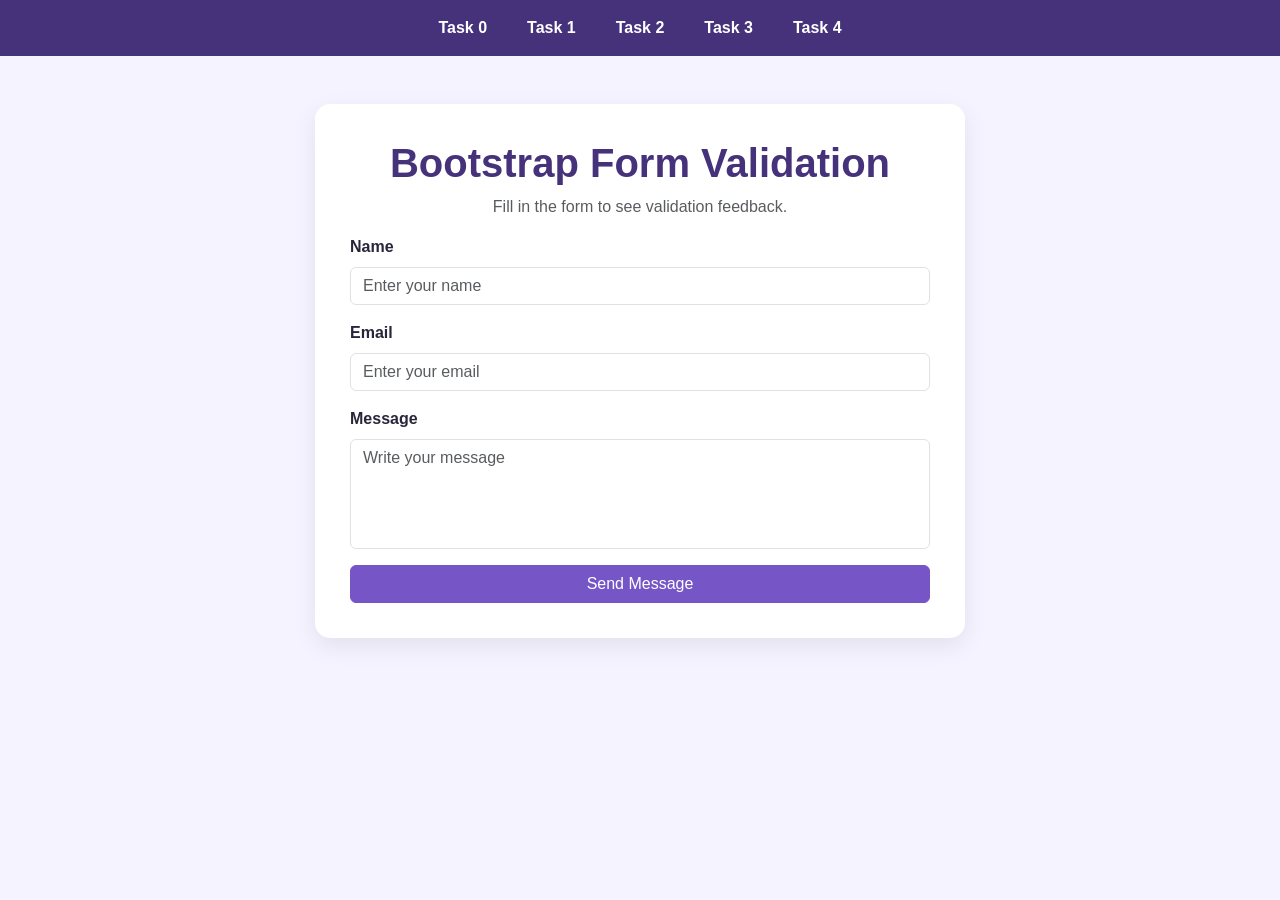
==== task3.html @ ef6ed26e "Assignment 4 - HTML CSS Bootstrap JavaScript Forms" ====
<!DOCTYPE html>
<html lang="en">
<head>
    <meta charset="UTF-8">
    <meta name="viewport" content="width=device-width, initial-scale=1.0">
    <title>Task 3 - Bootstrap Validation</title>
     
    <link href="https://cdn.jsdelivr.net/npm/bootstrap@5.3.3/dist/css/bootstrap.min.css" rel="stylesheet">
    <link rel="stylesheet" href="task3.css">
</head>
<body>

<nav class="navbar navbar-expand bg-purple">
    <div class="container-fluid justify-content-center">
        <div class="navbar-nav flex-row flex-wrap justify-content-center">
            <a class="nav-link" href="index.html">Task 0</a>
            <a class="nav-link" href="task1.html">Task 1</a>
            <a class="nav-link" href="task2.html">Task 2</a>
            <a class="nav-link" href="task3.html">Task 3</a>
            <a class="nav-link" href="task4.html">Task 4</a>
        </div>
    </div>
</nav>

<div class="container my-5">
    <div class="form-card mx-auto">

        <h1 class="text-center">Bootstrap Form Validation</h1>

        <p class="text-center text-muted">
            Fill in the form to see validation feedback.
        </p>

        <form id="contactForm" novalidate>
            <div class="row g-3">

                <div class="col-12">
                    <label for="name" class="form-label">Name</label>
                    <input type="text"
                           class="form-control"
                           id="name"
                           name="name"
                           placeholder="Enter your name"
                           minlength="2"
                           required>

                    <div class="valid-feedback">Looks good!</div>
                    <div class="invalid-feedback">
                        Please enter at least 2 characters.
                    </div>
                </div>

                <div class="col-12">
                    <label for="email" class="form-label">Email</label>
                    <input type="email"
                           class="form-control"
                           id="email"
                           name="email"
                           placeholder="Enter your email"
                           required>

                    <div class="valid-feedback">Looks good!</div>
                    <div class="invalid-feedback">
                        Please enter a valid email address.
                    </div>
                </div>

                <div class="col-12">
                    <label for="message" class="form-label">Message</label>
                    <textarea class="form-control"
                              id="message"
                              name="message"
                              rows="4"
                              placeholder="Write your message"
                              minlength="10"
                              required></textarea>

                    <div class="valid-feedback">Looks good!</div>
                    <div class="invalid-feedback">
                        Message must contain at least 10 characters.
                    </div>
                </div>

                <div class="col-12">
                    <button type="submit" class="btn btn-primary w-100">
                        Send Message
                    </button>
                </div>

            </div>
        </form>

        <div id="successMessage"
             class="alert alert-success mt-3 d-none"
             role="status">
            Your message has been validated successfully!
        </div>

    </div>
</div>

<script src="task3.js"></script>

</body>
</html>
---- task3.css ----
body {
    background-color: #f5f3ff;
    font-family: Arial, sans-serif;
    color: #29253a;
}

.bg-purple {
    background-color: #45327a;
}

.navbar .nav-link {
    color: white;
    font-weight: bold;
    margin: 0 12px;
}

.navbar .nav-link:hover {
    color: #d8c8ff;
}

.form-card {
    background-color: white;
    max-width: 650px;
    padding: 35px;
    border-radius: 15px;
    box-shadow: 0 8px 25px rgba(0, 0, 0, 0.08);
}

h1 {
    color: #45327a;
    font-weight: bold;
}

.form-label {
    font-weight: bold;
}

.form-control:focus {
    border-color: #7656c6;
    box-shadow: 0 0 0 0.2rem rgba(118, 86, 198, 0.2);
}

textarea {
    resize: none;
}

.btn-primary {
    background-color: #7656c6;
    border-color: #7656c6;
}

.btn-primary:hover {
    background-color: #59409e;
    border-color: #59409e;
}

@media (max-width: 576px) {
    .form-card {
        padding: 22px;
    }

    .navbar .nav-link {
        margin: 0 5px;
        font-size: 13px;
    }
}
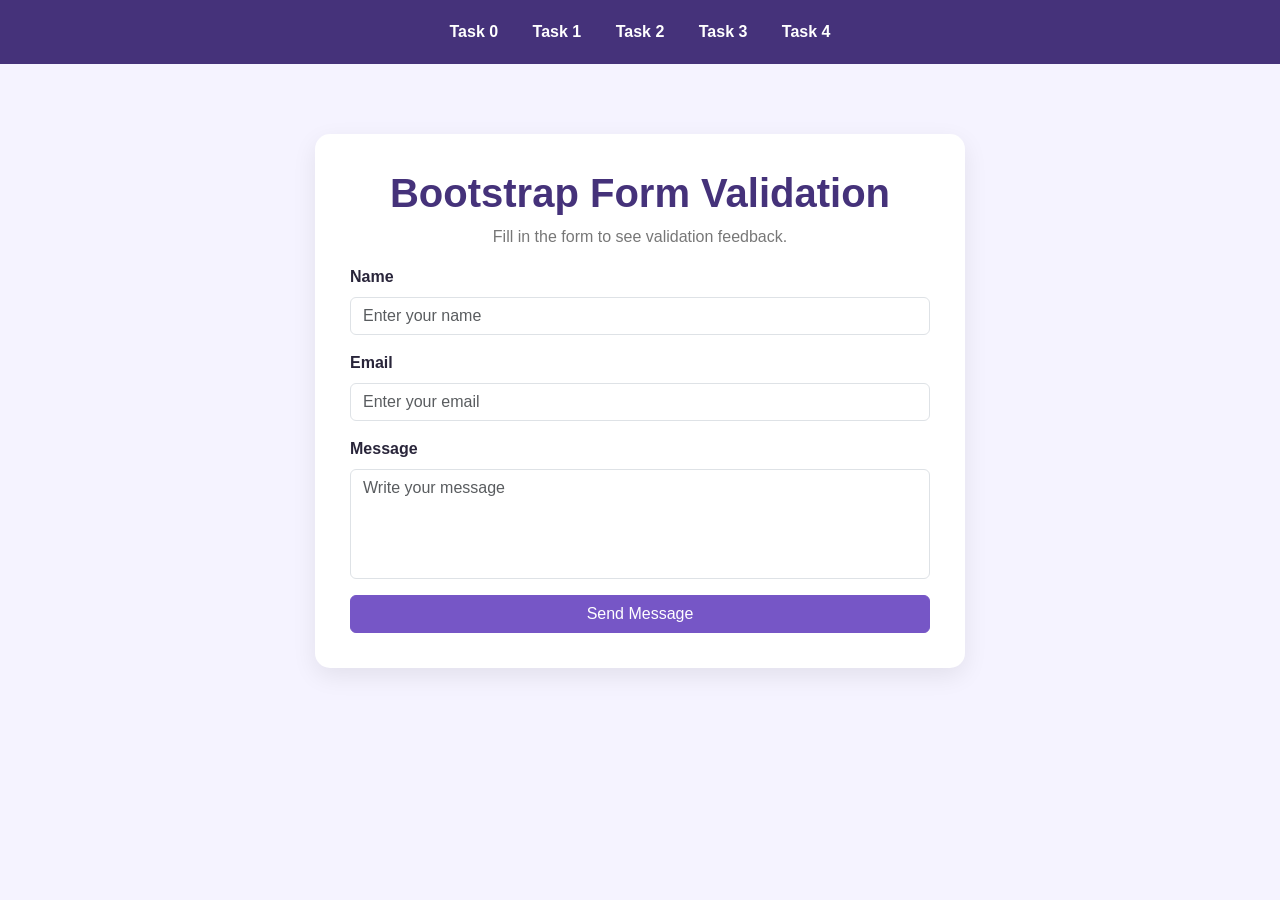
==== commit a5e7b5f5: "Update and simplify assignment 4 forms" ====
--- a/task3.html
+++ b/task3.html
@@ -5,102 +5,93 @@
     <meta charset="UTF-8">
     <meta name="viewport" content="width=device-width, initial-scale=1.0">
     <title>Task 3 - Bootstrap Validation</title>
-     
+
     <link href="https://cdn.jsdelivr.net/npm/bootstrap@5.3.3/dist/css/bootstrap.min.css" rel="stylesheet">
     <link rel="stylesheet" href="task3.css">
 </head>
 <body>
 
-<nav class="navbar navbar-expand bg-purple">
-    <div class="container-fluid justify-content-center">
-        <div class="navbar-nav flex-row flex-wrap justify-content-center">
-            <a class="nav-link" href="index.html">Task 0</a>
-            <a class="nav-link" href="task1.html">Task 1</a>
-            <a class="nav-link" href="task2.html">Task 2</a>
-            <a class="nav-link" href="task3.html">Task 3</a>
-            <a class="nav-link" href="task4.html">Task 4</a>
+    <nav>
+        <a href="index.html">Task 0</a>
+        <a href="task1.html">Task 1</a>
+        <a href="task2.html">Task 2</a>
+        <a href="task3.html">Task 3</a>
+        <a href="task4.html">Task 4</a>
+    </nav>
+
+    <div class="container">
+        <div class="form-card">
+            <h1>Bootstrap Form Validation</h1>
+            <p>Fill in the form to see validation feedback.</p>
+
+            <form id="contactForm" novalidate>
+                <div class="row g-3">
+
+                    <div class="col-12">
+                        <label for="name" class="form-label">Name</label>
+                        <input type="text"
+                               class="form-control"
+                               id="name"
+                               name="name"
+                               placeholder="Enter your name"
+                               minlength="2"
+                               required>
+
+                        <div class="valid-feedback">Looks good!</div>
+                        <div class="invalid-feedback">
+                            Please enter at least 2 characters.
+                        </div>
+                    </div>
+
+                    <div class="col-12">
+                        <label for="email" class="form-label">Email</label>
+                        <input type="email"
+                               class="form-control"
+                               id="email"
+                               name="email"
+                               placeholder="Enter your email"
+                               required>
+
+                        <div class="valid-feedback">Looks good!</div>
+                        <div class="invalid-feedback">
+                            Please enter a valid email address.
+                        </div>
+                    </div>
+
+                    <div class="col-12">
+                        <label for="message" class="form-label">Message</label>
+                        <textarea class="form-control"
+                                  id="message"
+                                  name="message"
+                                  rows="4"
+                                  placeholder="Write your message"
+                                  minlength="10"
+                                  required></textarea>
+
+                        <div class="valid-feedback">Looks good!</div>
+                        <div class="invalid-feedback">
+                            Message must contain at least 10 characters.
+                        </div>
+                    </div>
+
+                    <div class="col-12">
+                        <button type="submit" class="btn btn-primary w-100">
+                            Send Message
+                        </button>
+                    </div>
+
+                </div>
+            </form>
+
+            <div id="successMessage"
+                 class="alert alert-success mt-3 d-none"
+                 role="status">
+                Your message has been validated successfully!
+            </div>
+
         </div>
     </div>
-</nav>
 
-<div class="container my-5">
-    <div class="form-card mx-auto">
-
-        <h1 class="text-center">Bootstrap Form Validation</h1>
-
-        <p class="text-center text-muted">
-            Fill in the form to see validation feedback.
-        </p>
-
-        <form id="contactForm" novalidate>
-            <div class="row g-3">
-
-                <div class="col-12">
-                    <label for="name" class="form-label">Name</label>
-                    <input type="text"
-                           class="form-control"
-                           id="name"
-                           name="name"
-                           placeholder="Enter your name"
-                           minlength="2"
-                           required>
-
-                    <div class="valid-feedback">Looks good!</div>
-                    <div class="invalid-feedback">
-                        Please enter at least 2 characters.
-                    </div>
-                </div>
-
-                <div class="col-12">
-                    <label for="email" class="form-label">Email</label>
-                    <input type="email"
-                           class="form-control"
-                           id="email"
-                           name="email"
-                           placeholder="Enter your email"
-                           required>
-
-                    <div class="valid-feedback">Looks good!</div>
-                    <div class="invalid-feedback">
-                        Please enter a valid email address.
-                    </div>
-                </div>
-
-                <div class="col-12">
-                    <label for="message" class="form-label">Message</label>
-                    <textarea class="form-control"
-                              id="message"
-                              name="message"
-                              rows="4"
-                              placeholder="Write your message"
-                              minlength="10"
-                              required></textarea>
-
-                    <div class="valid-feedback">Looks good!</div>
-                    <div class="invalid-feedback">
-                        Message must contain at least 10 characters.
-                    </div>
-                </div>
-
-                <div class="col-12">
-                    <button type="submit" class="btn btn-primary w-100">
-                        Send Message
-                    </button>
-                </div>
-
-            </div>
-        </form>
-
-        <div id="successMessage"
-             class="alert alert-success mt-3 d-none"
-             role="status">
-            Your message has been validated successfully!
-        </div>
-
-    </div>
-</div>
-
-<script src="task3.js"></script>
-
+    <script src="task3.js"></script>
 </body>
 </html>
--- a/task3.css
+++ b/task3.css
@@ -5,31 +5,41 @@
     color: #29253a;
 }
 
-.bg-purple {
+nav {
     background-color: #45327a;
+    padding: 20px;
+    text-align: center;
 }
 
-.navbar .nav-link {
+nav a {
     color: white;
+    text-decoration: none;
+    margin: 0 15px;
     font-weight: bold;
-    margin: 0 12px;
 }
 
-.navbar .nav-link:hover {
+nav a:hover {
     color: #d8c8ff;
 }
 
 .form-card {
     background-color: white;
     max-width: 650px;
+    margin: 70px auto;
     padding: 35px;
     border-radius: 15px;
     box-shadow: 0 8px 25px rgba(0, 0, 0, 0.08);
 }
 
 h1 {
+    text-align: center;
     color: #45327a;
     font-weight: bold;
+}
+
+p {
+    text-align: center;
+    color: #777;
 }
 
 .form-label {
@@ -54,14 +64,3 @@
     background-color: #59409e;
     border-color: #59409e;
 }
-
-@media (max-width: 576px) {
-    .form-card {
-        padding: 22px;
-    }
-
-    .navbar .nav-link {
-        margin: 0 5px;
-        font-size: 13px;
-    }
-}
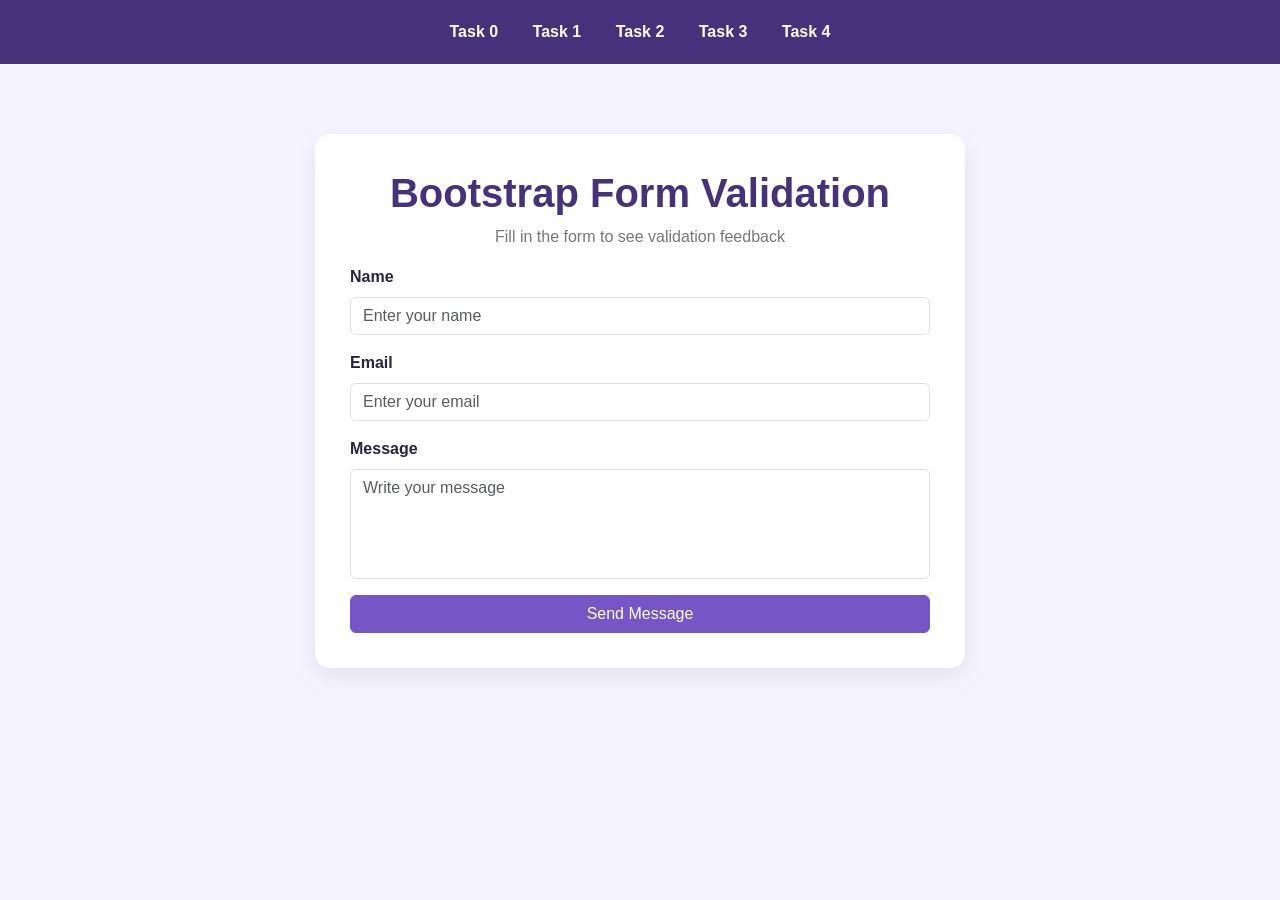
==== commit aa23a8c4: "change" ====
--- a/task3.html
+++ b/task3.html
@@ -22,7 +22,7 @@
     <div class="container">
         <div class="form-card">
             <h1>Bootstrap Form Validation</h1>
-            <p>Fill in the form to see validation feedback.</p>
+            <p>Fill in the form to see validation feedback</p>
 
             <form id="contactForm" novalidate>
                 <div class="row g-3">
@@ -83,15 +83,10 @@
                 </div>
             </form>
 
-            <div id="successMessage"
-                 class="alert alert-success mt-3 d-none"
-                 role="status">
-                Your message has been validated successfully!
-            </div>
-
         </div>
     </div>
 
-    <script src="task3.js"></script>
+     
+    <script src="task3.js"> </script>
 </body>
 </html>
